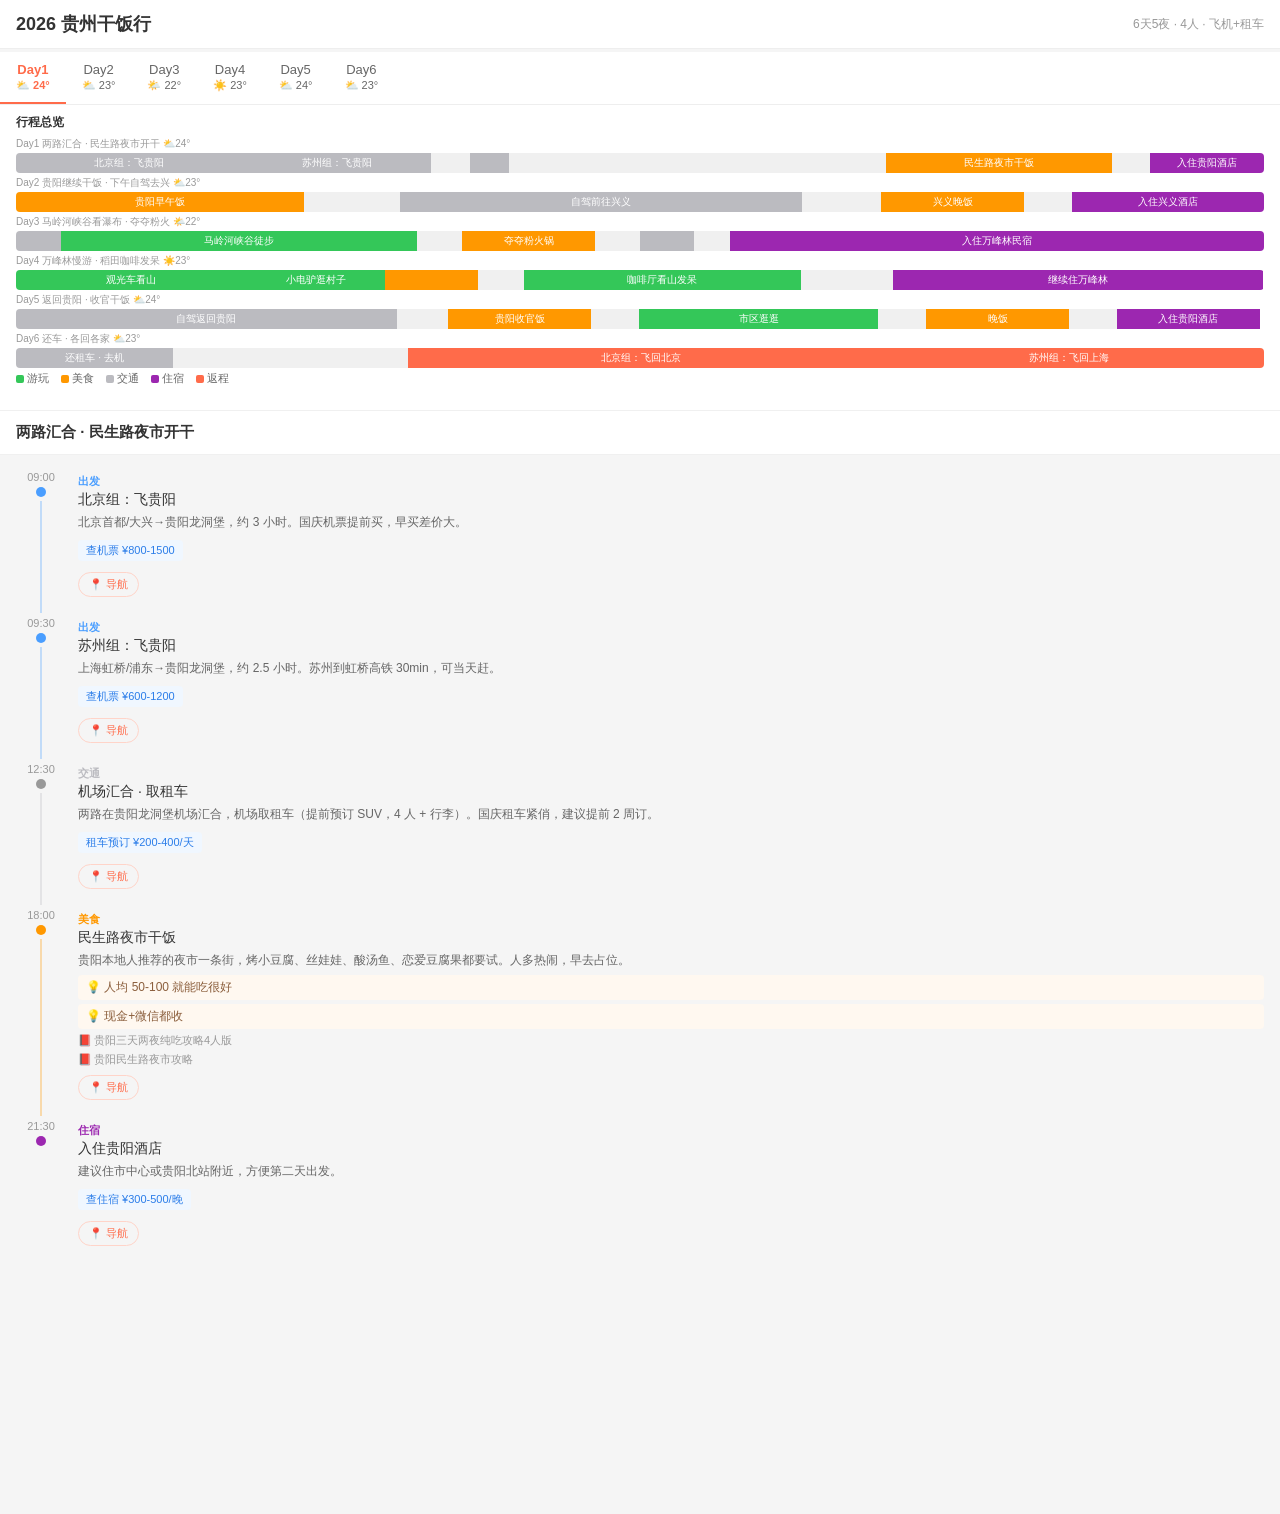
==== site/guizhou.html @ bc5764aa "feat: 行程总览甘特图（6天时间分配可视化）" ====
<!DOCTYPE html>
<html lang="zh-CN">
<head>
<meta charset="UTF-8">
<meta name="viewport" content="width=device-width, initial-scale=1.0, user-scalable=no, viewport-fit=cover">
<title>2026 贵州干饭行 — 看天出发</title>
<link rel="stylesheet" href="https://unpkg.com/leaflet@1.9.4/dist/leaflet.css">
<script src="https://unpkg.com/leaflet@1.9.4/dist/leaflet.js"></script>
<style>
* { margin:0; padding:0; box-sizing:border-box; }
body { font-family: -apple-system, BlinkMacSystemFont, 'PingFang SC', sans-serif; background:#f5f5f5; color:#333; }

.trip-header {
  position: sticky; top:0; z-index:100;
  background: #fff; padding: 12px 16px;
  border-bottom: 1px solid #eee;
  display: flex; align-items: center; gap: 12px;
}
.trip-header h1 { font-size: 18px; font-weight: 700; flex:1; }
.trip-meta { font-size: 12px; color: #999; }

.day-tabs {
  display: flex; overflow-x: auto; gap: 0;
  background: #fff; border-bottom: 1px solid #eee;
  position: sticky; top: 52px; z-index: 99;
  -webkit-overflow-scrolling: touch;
}
.day-tab {
  flex-shrink: 0; padding: 10px 16px;
  font-size: 13px; color: #666; border: none; background: none;
  border-bottom: 2px solid transparent; cursor: pointer;
  white-space: nowrap;
}
.day-tab.active { color: #FF6B4A; border-bottom-color: #FF6B4A; font-weight: 600; }
.day-tab .tab-weather { font-size: 11px; display: block; margin-top: 2px; }

.day-hero {
  width: 100%; height: 200px; object-fit: cover;
  display: block;
}
.day-activity-label {
  padding: 12px 16px; font-size: 15px; font-weight: 600;
  background: #fff; border-bottom: 1px solid #f0f0f0;
}

.timeline { padding: 16px; }
.tl-step { display: flex; gap: 12px; margin-bottom: 0; }
.tl-left { display: flex; flex-direction: column; align-items: center; width: 50px; flex-shrink:0; }
.tl-time { font-size: 11px; color: #999; margin-bottom: 4px; }
.tl-dot { width: 10px; height: 10px; border-radius: 50%; flex-shrink:0; }
.tl-line { width: 2px; flex:1; min-height: 20px; opacity: 0.3; margin: 4px 0; }
.tl-right { flex:1; padding-bottom: 20px; }
.tl-type { font-size: 11px; font-weight: 600; }
.tl-text { font-size: 14px; font-weight: 500; margin: 2px 0 4px; }
.tl-desc { font-size: 12px; color: #666; line-height: 1.5; margin-bottom: 6px; }
.tl-tip { font-size: 12px; color: #8B5E3C; background: #FFF8F0; padding: 4px 8px; border-radius: 4px; margin: 4px 0; }
.tl-booking { display: inline-block; font-size: 11px; background: #F0F7FF; color: #2B7DE9; padding: 3px 8px; border-radius: 4px; margin: 3px 4px 3px 0; }
.tl-source { font-size: 11px; color: #999; margin-top: 4px; }
.tl-source .src-icon { margin-right: 2px; }

.tl-actions { margin-top: 8px; display: flex; flex-wrap: wrap; gap: 6px; }
.tl-action { font-size: 11px; color: #FF6B4A; border: 1px solid #FFD4C9; padding: 4px 10px; border-radius: 16px; text-decoration: none; }

.route-map { height: 200px; margin: 16px; border-radius: 12px; overflow: hidden; }

/* Gantt Chart */
.gantt-section { padding: 12px 16px; background: #fff; border-bottom: 1px solid #f0f0f0; }
.gantt-bar { display: flex; height: 28px; border-radius: 6px; overflow: hidden; margin-bottom: 6px; }
.gantt-seg { display: flex; align-items: center; justify-content: center; font-size: 10px; color: #fff; min-width: 2px; overflow: hidden; white-space: nowrap; text-overflow: ellipsis; padding: 0 3px; }
.gantt-legend { display: flex; gap: 12px; font-size: 11px; color: #666; flex-wrap: wrap; }
.gantt-legend i { display: inline-block; width: 8px; height: 8px; border-radius: 2px; margin-right: 3px; vertical-align: middle; }
.gantt-overview { margin-bottom: 12px; }
.gantt-overview-label { font-size: 12px; font-weight: 600; color: #333; margin-bottom: 6px; }
.gantt-overview .gantt-bar { height: 20px; margin-bottom: 3px; border-radius: 4px; }
.gantt-day-label { font-size: 10px; color: #999; margin-bottom: 2px; }

.color-depart { background: #4A9EFF; }
.color-transit { background: #999; }
.color-play { background: #4CAF50; }
.color-eat { background: #FF9800; }
.color-stay { background: #9C27B0; }
.color-home { background: #FF6B4A; }
</style>
</head>
<body>

<div class="trip-header">
  <h1>2026 贵州干饭行</h1>
  <span class="trip-meta">6天5夜 · 4人 · 飞机+租车</span>
</div>

<div class="day-tabs" id="dayTabs"></div>
<div id="ganttSection" class="gantt-section"></div>
<div id="dayContent"></div>
<div id="routeMap" class="route-map"></div>

<script src="data-guizhou.js?v=2"></script>
<script>
const plan = PLANS[0];
const TYPE_COLORS = { depart:'#4A9EFF', transit:'#BBBBC0', play:'#34C759', eat:'#FF9800', stay:'#9C27B0', home:'#FF6B4A' };
const TYPE_LABELS = { depart:'出发', transit:'交通', play:'游玩', eat:'美食', stay:'住宿', home:'返程' };
const GANTT_COLORS = { transit:'#BBBBC0', depart:'#BBBBC0', play:'#34C759', eat:'#FF9800', stay:'#9C27B0', home:'#FF6B4A' };

let currentDay = 0;

function timeToHours(t) { if (!t) return 8; const [h,m] = t.split(':').map(Number); return h + m/60; }

// Gantt chart: overview of all days
function renderGantt() {
  const ganttEl = document.getElementById('ganttSection');
  let html = '<div class="gantt-overview"><div class="gantt-overview-label">行程总览</div>';
  
  plan.days.forEach((day, i) => {
    const segs = [];
    let lastEnd = null;
    day.steps.forEach(step => {
      const start = timeToHours(step.startTime);
      const end = timeToHours(step.endTime);
      if (lastEnd !== null && start > lastEnd + 0.1) {
        segs.push({ type: 'free', start: lastEnd, end: start });
      }
      segs.push({ type: step.type, label: step.text.substring(0, 8), start, end });
      lastEnd = end;
    });
    if (!segs.length) return;
    const base = segs[0].start;
    const totalH = segs[segs.length-1].end - base;
    if (totalH <= 0) return;
    
    html += `<div class="gantt-day-label">Day${i+1} ${day.activity.substring(0, 15)} ${day.weather.icon}${day.weather.temp}</div>`;
    html += '<div class="gantt-bar">';
    segs.forEach(seg => {
      const pct = ((seg.end - seg.start) / totalH * 100).toFixed(1);
      const color = seg.type === 'free' ? '#F0F0F0' : (GANTT_COLORS[seg.type] || '#999');
      const textColor = seg.type === 'free' ? '#999' : '#fff';
      html += `<div class="gantt-seg" style="width:${pct}%;background:${color};color:${textColor}" title="${seg.label || ''}">${pct > 8 ? (seg.label || '') : ''}</div>`;
    });
    html += '</div>';
  });
  
  // Legend
  html += '<div class="gantt-legend">';
  html += '<span><i style="background:#34C759"></i>游玩</span>';
  html += '<span><i style="background:#FF9800"></i>美食</span>';
  html += '<span><i style="background:#BBBBC0"></i>交通</span>';
  html += '<span><i style="background:#9C27B0"></i>住宿</span>';
  html += '<span><i style="background:#FF6B4A"></i>返程</span>';
  html += '</div></div>';
  ganttEl.innerHTML = html;
}

// Render day tabs
const tabsEl = document.getElementById('dayTabs');
tabsEl.innerHTML = plan.days.map((d, i) => `
  <button class="day-tab ${i===0?'active':''}" data-day="${i}">
    Day${i+1}
    <span class="tab-weather">${d.weather.icon} ${d.weather.temp}</span>
  </button>
`).join('');

tabsEl.addEventListener('click', e => {
  const btn = e.target.closest('.day-tab');
  if (!btn) return;
  currentDay = parseInt(btn.dataset.day);
  tabsEl.querySelectorAll('.day-tab').forEach(t => t.classList.remove('active'));
  btn.classList.add('active');
  renderDay(currentDay);
});

function renderDay(idx) {
  const day = plan.days[idx];
  const content = document.getElementById('dayContent');
  
  const stepsHTML = day.steps.map((step, si) => {
    const color = TYPE_COLORS[step.type] || '#999';
    const isLast = si === day.steps.length - 1;
    
    let extras = '';
    if (step.description) extras += `<p class="tl-desc">${step.description}</p>`;
    if (step.tips) extras += step.tips.map(t => `<div class="tl-tip">💡 ${t}</div>`).join('');
    if (step.bookings) extras += step.bookings.map(b => `<span class="tl-booking">${b.label}${b.cost ? ' '+b.cost : ''}</span>`).join('');
    if (step.relatedContent) extras += step.relatedContent.map(c => `<div class="tl-source"><span class="src-icon">${c.icon}</span>${c.title}</div>`).join('');
    
    let actions = '';
    if (step.place?.name) {
      actions += `<a class="tl-action" href="https://uri.amap.com/navigation?to=${encodeURIComponent(step.place.name)}&mode=car" target="_blank">📍 导航</a>`;
    }
    
    return `
      <div class="tl-step">
        <div class="tl-left">
          <span class="tl-time">${step.startTime || ''}</span>
          <div class="tl-dot color-${step.type}"></div>
          ${!isLast ? `<div class="tl-line" style="background:${color}"></div>` : ''}
        </div>
        <div class="tl-right">
          <span class="tl-type" style="color:${color}">${TYPE_LABELS[step.type] || ''}</span>
          <div class="tl-text">${step.text}</div>
          ${extras}
          ${actions ? `<div class="tl-actions">${actions}</div>` : ''}
        </div>
      </div>
    `;
  }).join('');

  content.innerHTML = `
    <img class="day-hero" src="${day.photo}" alt="${day.activity}" onerror="this.style.display='none'">
    <div class="day-activity-label">${day.activity}</div>
    <div class="timeline">${stepsHTML}</div>
  `;
  
  renderMap(idx);
}

function renderMap(idx) {
  const mapEl = document.getElementById('routeMap');
  const points = plan.days[idx].steps
    .filter(s => s.place?.lat && s.place?.lng)
    .map(s => s.place);
  
  if (points.length < 2) { mapEl.style.display = 'none'; return; }
  mapEl.style.display = 'block';
  mapEl.innerHTML = '';
  
  const map = L.map(mapEl, { zoomControl: false, attributionControl: false });
  const coords = points.map(p => [p.lat, p.lng]);
  
  L.tileLayer('https://{s}.tile.openstreetmap.org/{z}/{x}/{y}.png').addTo(map);
  L.polyline(coords, { color: '#FF6B4A', weight: 3 }).addTo(map);
  points.forEach((p, i) => {
    L.circleMarker([p.lat, p.lng], { radius: 6, color: '#FF6B4A', fillColor: '#fff', fillOpacity: 1, weight: 2 })
      .bindTooltip(p.name, { permanent: points.length <= 5, direction: 'top', offset: [0, -8] })
      .addTo(map);
  });
  map.fitBounds(coords, { padding: [30, 30] });
}

// Init
renderGantt();
renderDay(0);
</script>
</body>
</html>
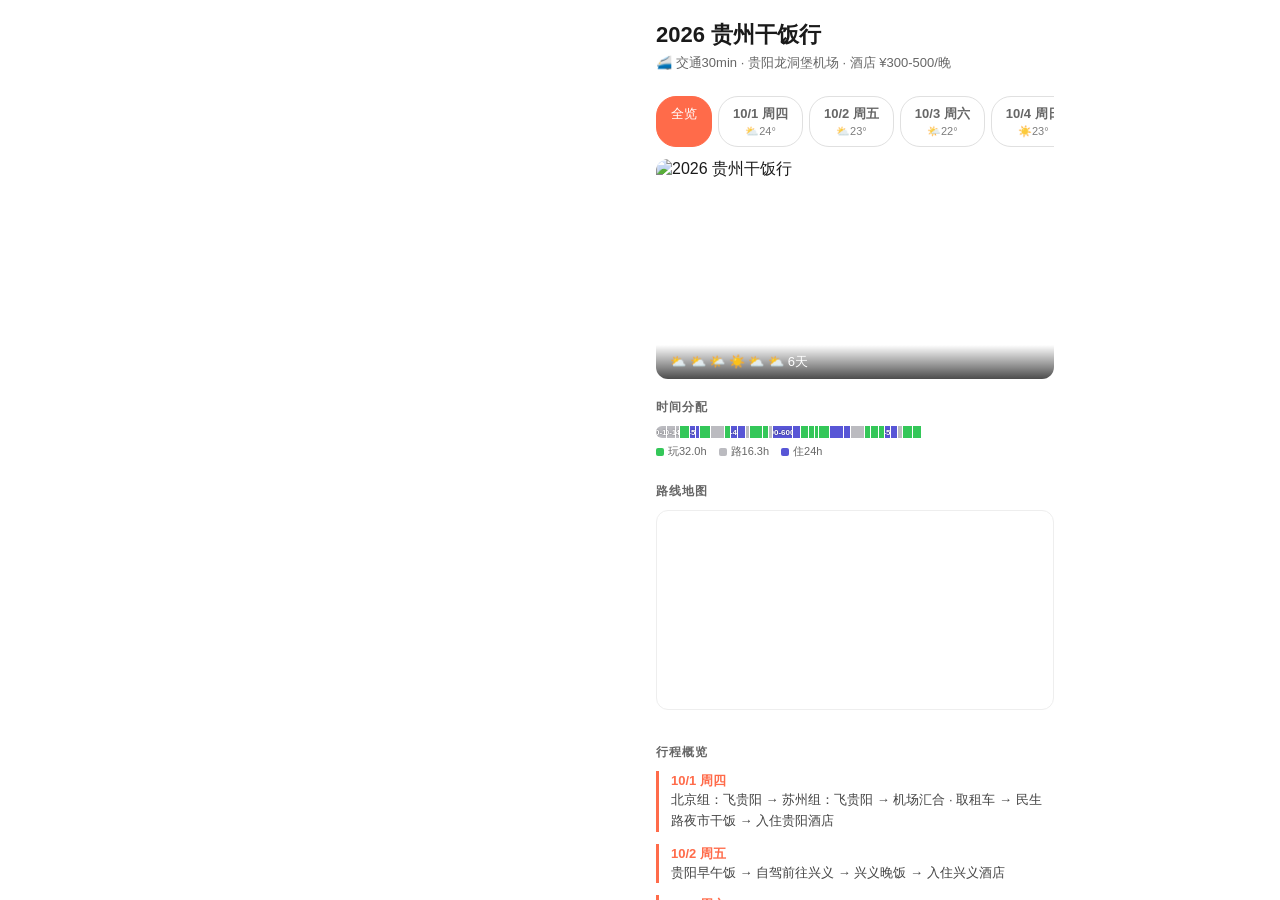
==== commit 421e4bf2: "fix: 单行程全屏显示 + startDate 支持（10/1-10/6 国庆）" ====
--- a/site/guizhou.html
+++ b/site/guizhou.html
@@ -4,240 +4,104 @@
 <meta charset="UTF-8">
 <meta name="viewport" content="width=device-width, initial-scale=1.0, user-scalable=no, viewport-fit=cover">
 <title>2026 贵州干饭行 — 看天出发</title>
+<link rel="stylesheet" href="style.css?v=5">
 <link rel="stylesheet" href="https://unpkg.com/leaflet@1.9.4/dist/leaflet.css">
 <script src="https://unpkg.com/leaflet@1.9.4/dist/leaflet.js"></script>
-<style>
-* { margin:0; padding:0; box-sizing:border-box; }
-body { font-family: -apple-system, BlinkMacSystemFont, 'PingFang SC', sans-serif; background:#f5f5f5; color:#333; }
-
-.trip-header {
-  position: sticky; top:0; z-index:100;
-  background: #fff; padding: 12px 16px;
-  border-bottom: 1px solid #eee;
-  display: flex; align-items: center; gap: 12px;
-}
-.trip-header h1 { font-size: 18px; font-weight: 700; flex:1; }
-.trip-meta { font-size: 12px; color: #999; }
-
-.day-tabs {
-  display: flex; overflow-x: auto; gap: 0;
-  background: #fff; border-bottom: 1px solid #eee;
-  position: sticky; top: 52px; z-index: 99;
-  -webkit-overflow-scrolling: touch;
-}
-.day-tab {
-  flex-shrink: 0; padding: 10px 16px;
-  font-size: 13px; color: #666; border: none; background: none;
-  border-bottom: 2px solid transparent; cursor: pointer;
-  white-space: nowrap;
-}
-.day-tab.active { color: #FF6B4A; border-bottom-color: #FF6B4A; font-weight: 600; }
-.day-tab .tab-weather { font-size: 11px; display: block; margin-top: 2px; }
-
-.day-hero {
-  width: 100%; height: 200px; object-fit: cover;
-  display: block;
-}
-.day-activity-label {
-  padding: 12px 16px; font-size: 15px; font-weight: 600;
-  background: #fff; border-bottom: 1px solid #f0f0f0;
-}
-
-.timeline { padding: 16px; }
-.tl-step { display: flex; gap: 12px; margin-bottom: 0; }
-.tl-left { display: flex; flex-direction: column; align-items: center; width: 50px; flex-shrink:0; }
-.tl-time { font-size: 11px; color: #999; margin-bottom: 4px; }
-.tl-dot { width: 10px; height: 10px; border-radius: 50%; flex-shrink:0; }
-.tl-line { width: 2px; flex:1; min-height: 20px; opacity: 0.3; margin: 4px 0; }
-.tl-right { flex:1; padding-bottom: 20px; }
-.tl-type { font-size: 11px; font-weight: 600; }
-.tl-text { font-size: 14px; font-weight: 500; margin: 2px 0 4px; }
-.tl-desc { font-size: 12px; color: #666; line-height: 1.5; margin-bottom: 6px; }
-.tl-tip { font-size: 12px; color: #8B5E3C; background: #FFF8F0; padding: 4px 8px; border-radius: 4px; margin: 4px 0; }
-.tl-booking { display: inline-block; font-size: 11px; background: #F0F7FF; color: #2B7DE9; padding: 3px 8px; border-radius: 4px; margin: 3px 4px 3px 0; }
-.tl-source { font-size: 11px; color: #999; margin-top: 4px; }
-.tl-source .src-icon { margin-right: 2px; }
-
-.tl-actions { margin-top: 8px; display: flex; flex-wrap: wrap; gap: 6px; }
-.tl-action { font-size: 11px; color: #FF6B4A; border: 1px solid #FFD4C9; padding: 4px 10px; border-radius: 16px; text-decoration: none; }
-
-.route-map { height: 200px; margin: 16px; border-radius: 12px; overflow: hidden; }
-
-/* Gantt Chart */
-.gantt-section { padding: 12px 16px; background: #fff; border-bottom: 1px solid #f0f0f0; }
-.gantt-bar { display: flex; height: 28px; border-radius: 6px; overflow: hidden; margin-bottom: 6px; }
-.gantt-seg { display: flex; align-items: center; justify-content: center; font-size: 10px; color: #fff; min-width: 2px; overflow: hidden; white-space: nowrap; text-overflow: ellipsis; padding: 0 3px; }
-.gantt-legend { display: flex; gap: 12px; font-size: 11px; color: #666; flex-wrap: wrap; }
-.gantt-legend i { display: inline-block; width: 8px; height: 8px; border-radius: 2px; margin-right: 3px; vertical-align: middle; }
-.gantt-overview { margin-bottom: 12px; }
-.gantt-overview-label { font-size: 12px; font-weight: 600; color: #333; margin-bottom: 6px; }
-.gantt-overview .gantt-bar { height: 20px; margin-bottom: 3px; border-radius: 4px; }
-.gantt-day-label { font-size: 10px; color: #999; margin-bottom: 2px; }
-
-.color-depart { background: #4A9EFF; }
-.color-transit { background: #999; }
-.color-play { background: #4CAF50; }
-.color-eat { background: #FF9800; }
-.color-stay { background: #9C27B0; }
-.color-home { background: #FF6B4A; }
-</style>
+<script>if(!window.L){document.write('<script src="https://cdn.jsdelivr.net/npm/leaflet@1.9.4/dist/leaflet.js"><\/script>')}</script>
 </head>
 <body>
+<!-- Top Bar (hidden on load) -->
+<header class="top-bar">
+  <div class="top-bar-inner">
+    <div class="location-pin" id="locationBtn">
+      <span class="loc-icon">📍</span>
+      <span class="loc-name">贵州</span>
+    </div>
+    <h1 class="app-name">看天出发</h1>
+    <nav class="time-tabs" id="timeTabs"></nav>
+    <button class="shortlist-btn" id="shortlistBtn">
+      <svg width="22" height="22" viewBox="0 0 24 24" fill="none" stroke="currentColor" stroke-width="2"><path d="M20.84 4.61a5.5 5.5 0 0 0-7.78 0L12 5.67l-1.06-1.06a5.5 5.5 0 0 0-7.78 7.78l1.06 1.06L12 21.23l7.78-7.78 1.06-1.06a5.5 5.5 0 0 0 0-7.78z"/></svg>
+      <span class="badge" id="shortlistBadge">0</span>
+    </button>
+  </div>
+</header>
 
-<div class="trip-header">
-  <h1>2026 贵州干饭行</h1>
-  <span class="trip-meta">6天5夜 · 4人 · 飞机+租车</span>
+<!-- Card List (hidden on load) -->
+<main class="card-list" id="cardList"></main>
+
+<!-- Detail Overlay -->
+<div class="detail-overlay" id="detailOverlay">
+  <div class="detail-sheet" id="detailSheet">
+    <button class="detail-close" id="detailClose">
+      <svg width="24" height="24" viewBox="0 0 24 24" fill="none" stroke="currentColor" stroke-width="2.5"><line x1="18" y1="6" x2="6" y2="18"/><line x1="6" y1="6" x2="18" y2="18"/></svg>
+    </button>
+    <div class="detail-body" id="detailBody"></div>
+  </div>
 </div>
 
-<div class="day-tabs" id="dayTabs"></div>
-<div id="ganttSection" class="gantt-section"></div>
-<div id="dayContent"></div>
-<div id="routeMap" class="route-map"></div>
+<!-- Shortlist Panel -->
+<div class="shortlist-overlay" id="shortlistOverlay">
+  <div class="shortlist-panel">
+    <div class="shortlist-header">
+      <h2>我的收藏</h2>
+      <button class="detail-close" id="shortlistClose">
+        <svg width="24" height="24" viewBox="0 0 24 24" fill="none" stroke="currentColor" stroke-width="2.5"><line x1="18" y1="6" x2="6" y2="18"/><line x1="6" y1="6" x2="18" y2="18"/></svg>
+      </button>
+    </div>
+    <div class="shortlist-body" id="shortlistBody"></div>
+  </div>
+</div>
+
+<!-- Settings Panel -->
+<div class="settings-overlay" id="settingsOverlay">
+  <div class="settings-panel">
+    <div class="settings-header">
+      <h2>设置</h2>
+      <button class="detail-close" id="settingsClose">
+        <svg width="24" height="24" viewBox="0 0 24 24" fill="none" stroke="currentColor" stroke-width="2.5"><line x1="18" y1="6" x2="6" y2="18"/><line x1="6" y1="6" x2="18" y2="18"/></svg>
+      </button>
+    </div>
+    <div class="settings-body">
+      <div class="settings-section">
+        <h3 class="settings-label">📍 当前位置</h3>
+        <div class="city-options" id="cityOptions">
+          <button class="city-btn active" data-city="贵阳">贵阳</button>
+        </div>
+      </div>
+      <div class="settings-section">
+        <h3 class="settings-label">🗓️ 显示标签</h3>
+        <div class="tag-options" data-group="time">
+          <label class="tag-toggle"><input type="checkbox" data-tag="weekend" checked><span>国庆</span></label>
+        </div>
+      </div>
+    </div>
+  </div>
+</div>
 
 <script src="data-guizhou.js?v=2"></script>
+<script src="app-v2.js?v=5"></script>
 <script>
-const plan = PLANS[0];
-const TYPE_COLORS = { depart:'#4A9EFF', transit:'#BBBBC0', play:'#34C759', eat:'#FF9800', stay:'#9C27B0', home:'#FF6B4A' };
-const TYPE_LABELS = { depart:'出发', transit:'交通', play:'游玩', eat:'美食', stay:'住宿', home:'返程' };
-const GANTT_COLORS = { transit:'#BBBBC0', depart:'#BBBBC0', play:'#34C759', eat:'#FF9800', stay:'#9C27B0', home:'#FF6B4A' };
-
-let currentDay = 0;
-
-function timeToHours(t) { if (!t) return 8; const [h,m] = t.split(':').map(Number); return h + m/60; }
-
-// Gantt chart: overview of all days
-function renderGantt() {
-  const ganttEl = document.getElementById('ganttSection');
-  let html = '<div class="gantt-overview"><div class="gantt-overview-label">行程总览</div>';
-  
-  plan.days.forEach((day, i) => {
-    const segs = [];
-    let lastEnd = null;
-    day.steps.forEach(step => {
-      const start = timeToHours(step.startTime);
-      const end = timeToHours(step.endTime);
-      if (lastEnd !== null && start > lastEnd + 0.1) {
-        segs.push({ type: 'free', start: lastEnd, end: start });
-      }
-      segs.push({ type: step.type, label: step.text.substring(0, 8), start, end });
-      lastEnd = end;
-    });
-    if (!segs.length) return;
-    const base = segs[0].start;
-    const totalH = segs[segs.length-1].end - base;
-    if (totalH <= 0) return;
-    
-    html += `<div class="gantt-day-label">Day${i+1} ${day.activity.substring(0, 15)} ${day.weather.icon}${day.weather.temp}</div>`;
-    html += '<div class="gantt-bar">';
-    segs.forEach(seg => {
-      const pct = ((seg.end - seg.start) / totalH * 100).toFixed(1);
-      const color = seg.type === 'free' ? '#F0F0F0' : (GANTT_COLORS[seg.type] || '#999');
-      const textColor = seg.type === 'free' ? '#999' : '#fff';
-      html += `<div class="gantt-seg" style="width:${pct}%;background:${color};color:${textColor}" title="${seg.label || ''}">${pct > 8 ? (seg.label || '') : ''}</div>`;
-    });
-    html += '</div>';
-  });
-  
-  // Legend
-  html += '<div class="gantt-legend">';
-  html += '<span><i style="background:#34C759"></i>游玩</span>';
-  html += '<span><i style="background:#FF9800"></i>美食</span>';
-  html += '<span><i style="background:#BBBBC0"></i>交通</span>';
-  html += '<span><i style="background:#9C27B0"></i>住宿</span>';
-  html += '<span><i style="background:#FF6B4A"></i>返程</span>';
-  html += '</div></div>';
-  ganttEl.innerHTML = html;
-}
-
-// Render day tabs
-const tabsEl = document.getElementById('dayTabs');
-tabsEl.innerHTML = plan.days.map((d, i) => `
-  <button class="day-tab ${i===0?'active':''}" data-day="${i}">
-    Day${i+1}
-    <span class="tab-weather">${d.weather.icon} ${d.weather.temp}</span>
-  </button>
-`).join('');
-
-tabsEl.addEventListener('click', e => {
-  const btn = e.target.closest('.day-tab');
-  if (!btn) return;
-  currentDay = parseInt(btn.dataset.day);
-  tabsEl.querySelectorAll('.day-tab').forEach(t => t.classList.remove('active'));
-  btn.classList.add('active');
-  renderDay(currentDay);
-});
-
-function renderDay(idx) {
-  const day = plan.days[idx];
-  const content = document.getElementById('dayContent');
-  
-  const stepsHTML = day.steps.map((step, si) => {
-    const color = TYPE_COLORS[step.type] || '#999';
-    const isLast = si === day.steps.length - 1;
-    
-    let extras = '';
-    if (step.description) extras += `<p class="tl-desc">${step.description}</p>`;
-    if (step.tips) extras += step.tips.map(t => `<div class="tl-tip">💡 ${t}</div>`).join('');
-    if (step.bookings) extras += step.bookings.map(b => `<span class="tl-booking">${b.label}${b.cost ? ' '+b.cost : ''}</span>`).join('');
-    if (step.relatedContent) extras += step.relatedContent.map(c => `<div class="tl-source"><span class="src-icon">${c.icon}</span>${c.title}</div>`).join('');
-    
-    let actions = '';
-    if (step.place?.name) {
-      actions += `<a class="tl-action" href="https://uri.amap.com/navigation?to=${encodeURIComponent(step.place.name)}&mode=car" target="_blank">📍 导航</a>`;
+// Single trip mode: hide card list, auto-open detail full screen
+document.querySelector('.top-bar').style.display = 'none';
+document.getElementById('cardList').style.display = 'none';
+setTimeout(() => {
+  if (PLANS.length >= 1) {
+    openDetail(PLANS[0]);
+    // Make overlay and sheet full screen
+    const overlay = document.getElementById('detailOverlay');
+    const sheet = document.getElementById('detailSheet');
+    if (overlay) { overlay.style.background = '#fff'; }
+    if (sheet) {
+      sheet.style.height = '100%';
+      sheet.style.maxHeight = '100%';
+      sheet.style.borderRadius = '0';
+      sheet.style.top = '0';
+      sheet.style.transform = 'none';
     }
-    
-    return `
-      <div class="tl-step">
-        <div class="tl-left">
-          <span class="tl-time">${step.startTime || ''}</span>
-          <div class="tl-dot color-${step.type}"></div>
-          ${!isLast ? `<div class="tl-line" style="background:${color}"></div>` : ''}
-        </div>
-        <div class="tl-right">
-          <span class="tl-type" style="color:${color}">${TYPE_LABELS[step.type] || ''}</span>
-          <div class="tl-text">${step.text}</div>
-          ${extras}
-          ${actions ? `<div class="tl-actions">${actions}</div>` : ''}
-        </div>
-      </div>
-    `;
-  }).join('');
-
-  content.innerHTML = `
-    <img class="day-hero" src="${day.photo}" alt="${day.activity}" onerror="this.style.display='none'">
-    <div class="day-activity-label">${day.activity}</div>
-    <div class="timeline">${stepsHTML}</div>
-  `;
-  
-  renderMap(idx);
-}
-
-function renderMap(idx) {
-  const mapEl = document.getElementById('routeMap');
-  const points = plan.days[idx].steps
-    .filter(s => s.place?.lat && s.place?.lng)
-    .map(s => s.place);
-  
-  if (points.length < 2) { mapEl.style.display = 'none'; return; }
-  mapEl.style.display = 'block';
-  mapEl.innerHTML = '';
-  
-  const map = L.map(mapEl, { zoomControl: false, attributionControl: false });
-  const coords = points.map(p => [p.lat, p.lng]);
-  
-  L.tileLayer('https://{s}.tile.openstreetmap.org/{z}/{x}/{y}.png').addTo(map);
-  L.polyline(coords, { color: '#FF6B4A', weight: 3 }).addTo(map);
-  points.forEach((p, i) => {
-    L.circleMarker([p.lat, p.lng], { radius: 6, color: '#FF6B4A', fillColor: '#fff', fillOpacity: 1, weight: 2 })
-      .bindTooltip(p.name, { permanent: points.length <= 5, direction: 'top', offset: [0, -8] })
-      .addTo(map);
-  });
-  map.fitBounds(coords, { padding: [30, 30] });
-}
-
-// Init
-renderGantt();
-renderDay(0);
+    const closeBtn = document.querySelector('.detail-close');
+    if (closeBtn) closeBtn.style.display = 'none';
+  }
+}, 50);
 </script>
 </body>
 </html>
--- a/site/style.css
+++ b/site/style.css
@@ -0,0 +1,307 @@
+*,*::before,*::after{margin:0;padding:0;box-sizing:border-box}
+:root{--accent:#FF6B4A;--bg:#f5f5f7;--card:#fff;--text:#1a1a1a;--sub:#666;--r:16px}
+html,body{min-height:100%;font-family:-apple-system,BlinkMacSystemFont,'PingFang SC','Noto Sans SC',sans-serif;background:var(--bg);color:var(--text);-webkit-tap-highlight-color:transparent}
+
+/* Top Bar */
+.top-bar{position:sticky;top:0;z-index:100;background:rgba(245,245,247,0.92);backdrop-filter:blur(20px);-webkit-backdrop-filter:blur(20px);padding:12px 16px;border-bottom:1px solid rgba(0,0,0,0.06);max-width:430px;margin:0 auto}
+.top-bar-inner{display:flex;align-items:center;gap:12px}
+.app-name{font-size:18px;font-weight:700;white-space:nowrap}
+.location-pin{display:flex;flex-direction:column;align-items:center;gap:1px;cursor:pointer;min-width:32px}
+.loc-icon{font-size:20px;line-height:1}
+.loc-name{font-size:10px;color:var(--sub);font-weight:500}
+.time-tabs{display:flex;gap:6px;overflow-x:auto;flex:1;scrollbar-width:none;-ms-overflow-style:none}
+.time-tabs::-webkit-scrollbar{display:none}
+.tab{background:rgba(0,0,0,0.05);border:none;color:var(--sub);font-size:12px;font-weight:500;padding:6px 12px;border-radius:16px;cursor:pointer;white-space:nowrap;transition:.2s}
+.tab.active{background:var(--accent);color:#fff}
+.shortlist-btn{position:relative;background:none;border:none;cursor:pointer;padding:4px}
+.shortlist-btn svg{width:22px;height:22px;stroke:var(--text);fill:none;stroke-width:2}
+.badge{position:absolute;top:-4px;right:-6px;background:var(--accent);color:#fff;font-size:10px;font-weight:700;min-width:16px;height:16px;border-radius:8px;display:none;align-items:center;justify-content:center;padding:0 4px}
+.badge.show{display:flex}
+
+/* Card List */
+.card-list{padding:12px 16px 80px;display:flex;flex-direction:column;gap:16px;max-width:430px;margin:0 auto}
+
+/* Card */
+.card{background:var(--card);border-radius:var(--r);overflow:hidden;box-shadow:0 2px 12px rgba(0,0,0,0.08);cursor:pointer;transition:transform .15s;animation:fadeUp .4s both}
+.card:active{transform:scale(0.98)}
+@keyframes fadeUp{from{opacity:0;transform:translateY(16px)}to{opacity:1;transform:translateY(0)}}
+
+/* Photo Stack */
+.card-photos{position:relative;display:flex;flex-direction:column}
+.day-strip{position:relative;overflow:hidden;height:120px}
+.day-photo{width:100%;height:100%;object-fit:cover;opacity:0;transition:opacity .3s}
+.day-photo.loaded{opacity:1}
+.day-overlay{position:absolute;bottom:0;left:0;right:70px;padding:6px 12px;background:linear-gradient(to top,rgba(0,0,0,0.7),transparent);display:flex;align-items:baseline;gap:8px}
+.day-label{font-size:11px;font-weight:700;color:rgba(255,255,255,0.8)}
+.day-activity{font-size:12px;color:#fff;font-weight:500;white-space:nowrap;overflow:hidden;text-overflow:ellipsis}
+
+/* Weather Overlay SVG */
+.weather-overlay{position:absolute;top:0;right:0;width:70px;height:100%;pointer-events:none}
+.weather-overlay svg{width:100%;height:100%}
+.route-overlay{position:absolute;top:0;left:0;width:80px;height:100%;pointer-events:none;opacity:0.85}
+
+/* Card Heart */
+.card-heart{position:absolute;top:10px;right:10px;z-index:5;background:rgba(255,255,255,0.2);backdrop-filter:blur(8px);border:none;border-radius:50%;width:36px;height:36px;display:flex;align-items:center;justify-content:center;cursor:pointer;transition:transform .2s}
+.card-heart svg{width:18px;height:18px;fill:none;stroke:#fff;stroke-width:2}
+.card-heart.saved svg{fill:var(--accent);stroke:var(--accent)}
+.card-heart:active{transform:scale(0.85)}
+
+/* Duration Badge */
+.card-duration{position:absolute;top:10px;left:10px;background:rgba(0,0,0,0.5);backdrop-filter:blur(8px);color:#fff;font-size:11px;font-weight:600;padding:4px 10px;border-radius:12px}
+
+/* Card Info */
+.card-info{padding:14px 16px}
+.card-title{font-size:18px;font-weight:700;margin-bottom:6px}
+.card-meta{display:flex;justify-content:space-between;align-items:center;flex-wrap:wrap;gap:4px}
+.card-transit{font-size:13px;color:var(--sub)}
+.card-price{font-size:12px;color:var(--accent);font-weight:500}
+
+.map-label-sm{background:rgba(255,255,255,0.95)!important;border:1px solid #FF6B4A!important;border-radius:6px!important;padding:2px 8px!important;font-size:12px!important;font-weight:600!important;color:#333!important;box-shadow:0 1px 4px rgba(0,0,0,0.1)!important}
+.route-num{background:#FF6B4A;color:#fff;font-size:10px;font-weight:700;text-align:center;line-height:20px;border-radius:10px;border:2px solid #fff;box-shadow:0 1px 4px rgba(0,0,0,0.3)}
+
+/* Empty */
+.empty-state{text-align:center;padding:60px 20px;color:var(--sub)}
+.empty-sub{font-size:13px;margin-top:8px;opacity:.6}
+
+/* Detail Overlay */
+.detail-overlay{position:fixed;inset:0;z-index:200;background:rgba(0,0,0,0.5);backdrop-filter:blur(4px);opacity:0;pointer-events:none;transition:opacity .3s}
+.detail-overlay.open{opacity:1;pointer-events:auto}
+.detail-sheet{position:fixed;bottom:0;left:50%;transform:translateX(-50%) translateY(100%);width:100%;max-width:430px;max-height:88vh;background:#fff;border-radius:20px 20px 0 0;transition:transform .4s cubic-bezier(.16,1,.3,1);overflow-y:auto;overscroll-behavior:contain}
+.detail-overlay.open .detail-sheet{transform:translateX(-50%) translateY(0)}
+.detail-header{position:relative;height:200px;overflow:hidden}
+.detail-photo{width:100%;height:100%;object-fit:cover}
+.detail-sheet>.detail-close{position:sticky;top:8px;float:right;margin:8px 12px 0 0;z-index:10;background:rgba(0,0,0,0.45);backdrop-filter:blur(8px);border:none;border-radius:50%;width:36px;height:36px;display:flex;align-items:center;justify-content:center;cursor:pointer}
+.detail-sheet>.detail-close svg{stroke:#fff}
+.view-tabs-row{display:flex;gap:6px;overflow-x:auto;-webkit-overflow-scrolling:touch;padding:4px 0 12px;scrollbar-width:none}
+.view-tabs-row::-webkit-scrollbar{display:none}
+.view-tab{flex-shrink:0;padding:8px 14px;border-radius:20px;border:1.5px solid #e0e0e0;background:#fff;font-size:13px;font-weight:500;color:#666;cursor:pointer;display:flex;flex-direction:column;align-items:center;gap:2px;transition:all .2s}
+.view-tab.active{background:var(--accent);color:#fff;border-color:var(--accent)}
+.view-tab .vt-day{font-weight:600}
+.view-tab .vt-weather{font-size:11px;opacity:0.85}
+.detail-duration-badge{position:absolute;bottom:12px;left:12px;background:var(--accent);color:#fff;padding:4px 12px;border-radius:12px;font-size:12px;font-weight:600}
+.detail-body{padding:20px 16px 40px}
+.detail-title{font-size:22px;font-weight:700;margin-bottom:4px}
+.detail-transit{font-size:13px;color:var(--sub);margin-bottom:20px}
+.detail-section{margin-bottom:24px}
+.detail-section-title{font-size:12px;text-transform:uppercase;letter-spacing:1px;color:var(--sub);margin-bottom:10px;font-weight:600}
+
+/* Detail Itinerary */
+.detail-itin-day{margin-bottom:12px;padding-left:12px;border-left:3px solid var(--accent)}
+.di-label{font-size:13px;font-weight:700;color:var(--accent);margin-bottom:2px}
+.di-content{font-size:13px;line-height:1.6;color:#444}
+
+/* Detail Transit */
+.detail-transit-info{background:#f8f8fa;border-radius:12px;padding:14px}
+.dt-row{font-size:13px;color:#444;margin-bottom:6px}
+.dt-row:last-child{margin-bottom:0}
+
+/* Detail Stay */
+.detail-stay{font-size:13px;color:#444;line-height:1.6}
+
+/* Route Map */
+.route-map{width:100%;height:200px;border-radius:12px;overflow:hidden;border:1px solid #eee}
+.map-layer-toggles{display:flex;gap:8px;margin-top:10px}
+.map-layer-btn{padding:6px 12px;border-radius:16px;border:1px solid #ddd;background:#fff;font-size:12px;cursor:pointer;transition:all .15s;display:flex;align-items:center;gap:5px}
+.map-layer-btn.active{background:#f0f0ff;border-color:#5856D6;color:#5856D6}
+.layer-dot{width:8px;height:8px;border-radius:50%;display:inline-block}
+.map-label{background:rgba(255,255,255,0.95)!important;border:1px solid #FF6B4A!important;border-radius:6px!important;padding:2px 8px!important;font-size:12px!important;font-weight:500!important;color:#333!important;box-shadow:0 2px 6px rgba(0,0,0,0.1)!important}
+
+/* Related Content */
+.related-content{display:flex;flex-direction:column;gap:10px}
+.related-card{background:#f8f8fa;border-radius:10px;padding:12px 14px}
+.rc-header{display:flex;justify-content:space-between;align-items:center;margin-bottom:4px}
+.rc-platform{font-size:12px;font-weight:600;color:#666}
+.rc-likes{font-size:11px;color:#999}
+.rc-title{font-size:14px;color:#333;line-height:1.4;font-weight:500}
+
+/* Detail CTA */
+.detail-cta{padding:16px 0;text-align:center}
+.detail-cta-btn{background:var(--accent);color:#fff;border:none;padding:14px 40px;border-radius:28px;font-size:15px;font-weight:600;cursor:pointer}
+.detail-cta-btn:active{transform:scale(0.95)}
+
+/* Shortlist Overlay */
+.shortlist-overlay{position:fixed;inset:0;z-index:300;background:rgba(0,0,0,0.5);opacity:0;pointer-events:none;transition:opacity .3s}
+.shortlist-overlay.open{opacity:1;pointer-events:auto}
+.shortlist-panel{position:fixed;top:0;right:0;bottom:0;left:50%;transform:translateX(-50%);width:100%;max-width:430px;background:#fff;overflow-y:auto;padding:20px 16px}
+.shortlist-header{display:flex;align-items:center;justify-content:space-between;padding:16px;border-bottom:1px solid #eee;position:sticky;top:0;background:#fff;z-index:5}
+.shortlist-header h2{font-size:18px}
+.shortlist-body{padding:16px}
+.sl-item{display:flex;gap:12px;align-items:center;padding:12px 0;border-bottom:1px solid #f0f0f0;cursor:pointer}
+.sl-img{width:60px;height:60px;border-radius:10px;object-fit:cover}
+.sl-info h4{font-size:15px;font-weight:600;margin-bottom:2px}
+.sl-info p{font-size:12px;color:var(--sub)}
+.panel-empty{text-align:center;padding:60px 20px;color:var(--sub);font-size:14px;line-height:2}
+.leg-label{background:rgba(0,0,0,0.6);color:#fff;font-size:9px;font-weight:500;text-align:center;border-radius:7px;padding:1px 4px;white-space:nowrap;line-height:12px}
+
+/* Timeline */
+.card-timeline{margin-top:12px;margin-bottom:8px}
+.tl-bar{display:flex;height:12px;border-radius:6px;overflow:hidden;gap:1px}
+.tl-seg{min-width:3px;transition:opacity .2s}
+.tl-legend{display:flex;gap:12px;margin-top:6px;font-size:11px;color:#666}
+.tl-legend span{display:flex;align-items:center;gap:4px}
+.tl-legend i{display:inline-block;width:8px;height:8px;border-radius:2px}
+.tl-times{display:flex;justify-content:space-between;font-size:11px;color:#999;margin-top:2px}
+.tl-seg{position:relative;display:flex;align-items:center;justify-content:center;overflow:hidden}
+.tl-cost{font-size:8px;color:#fff;font-weight:600;white-space:nowrap;text-shadow:0 0 2px rgba(0,0,0,0.5)}
+.tl-total{font-weight:700;color:#FF6B4A}
+
+/* Detail Photo Gallery */
+.detail-gallery{display:flex;gap:8px;overflow-x:auto;padding:4px 0 8px;scrollbar-width:none;-ms-overflow-style:none}
+.detail-gallery::-webkit-scrollbar{display:none}
+.gallery-thumb{position:relative;flex-shrink:0;width:80px;height:80px;border-radius:10px;overflow:hidden;cursor:pointer;border:2px solid transparent;transition:border-color .2s,transform .2s}
+.gallery-thumb.active{border-color:var(--accent);transform:scale(1.05)}
+.gallery-thumb img{width:100%;height:100%;object-fit:cover}
+.gallery-label{position:absolute;bottom:0;left:0;right:0;background:linear-gradient(to top,rgba(0,0,0,0.7),transparent);color:#fff;font-size:10px;font-weight:600;padding:4px 6px 3px;text-align:center}
+
+/* Detail Weather Row */
+.detail-weather-row{display:flex;gap:6px;overflow-x:auto;scrollbar-width:none;-ms-overflow-style:none}
+.detail-weather-row::-webkit-scrollbar{display:none}
+.weather-day{display:flex;flex-direction:column;align-items:center;gap:4px;min-width:56px;padding:10px 8px;background:#f8f8fa;border-radius:12px;flex-shrink:0}
+.wd-label{font-size:11px;color:var(--sub);font-weight:600}
+.wd-icon{font-size:20px}
+.wd-temp{font-size:13px;font-weight:700;color:var(--text)}
+
+/* Detail Booking Pills */
+.detail-booking-pills{display:flex;flex-wrap:wrap;gap:8px}
+.booking-pill{display:inline-flex;align-items:center;gap:4px;padding:8px 14px;background:#f0f7ff;border:1px solid #d0e3f7;border-radius:20px;font-size:13px;font-weight:500;color:#2a6fc9;cursor:pointer;transition:background .2s,transform .15s}
+.booking-pill:active{background:#dfeeff;transform:scale(0.95)}
+
+/* Detail Tips */
+.detail-tips{display:flex;flex-direction:column;gap:8px}
+.tip-item{font-size:13px;color:#444;line-height:1.6;padding:10px 12px;background:#fffbf0;border-radius:10px;border:1px solid #f5e6c8}
+.leg-label.clickable{cursor:pointer;pointer-events:auto}
+.leg-label.clickable a{color:#fff;text-decoration:none;display:block;width:100%;height:100%}
+
+/* Detail Photo + Weather Integrated */
+.detail-photo-weather{margin-bottom:20px}
+.day-tabs-row{display:flex;gap:6px;overflow-x:auto;padding:0 0 10px;scrollbar-width:none}
+.day-tabs-row::-webkit-scrollbar{display:none}
+.day-tab{border:none;background:#f0f0f2;border-radius:20px;padding:6px 14px;cursor:pointer;display:flex;flex-direction:column;align-items:center;gap:2px;min-width:60px;transition:.2s}
+.day-tab.active{background:var(--accent);color:#fff}
+.day-tab .dt-day{font-size:11px;font-weight:600}
+.day-tab .dt-weather{font-size:12px}
+.detail-hero-photo{position:relative;width:100%;height:220px;border-radius:12px;overflow:hidden;margin-bottom:8px}
+.detail-hero-photo img{width:100%;height:100%;object-fit:cover}
+.hero-activity{position:absolute;bottom:0;left:0;right:0;padding:8px 14px;background:linear-gradient(to top,rgba(0,0,0,0.7),transparent);color:#fff;font-size:13px;font-weight:500}
+.hero-hourly{position:absolute;top:0;left:0;right:0;padding:8px;pointer-events:none}
+.hero-hourly .hourly-chart{width:100%;height:60px;display:block}
+/* Vertical timeline steps */
+.day-steps-timeline{display:flex;flex-direction:column}
+.tl-step{display:flex;gap:0}
+.tl-left{display:flex;flex-direction:column;align-items:center;width:50px;flex-shrink:0;padding-top:2px}
+.tl-time{font-size:11px;color:#999;font-weight:600;white-space:nowrap}
+.tl-dot{width:10px;height:10px;border-radius:50%;margin:6px 0 0;flex-shrink:0}
+.tl-step-swipe{position:relative;overflow:hidden;border-radius:12px}
+.tl-step-swipe .trip-step-main{position:relative;z-index:1;background:#fff;transition:transform .2s ease}
+.swipe-del-btn{position:absolute;right:0;top:0;bottom:0;width:72px;background:#ff3b30;color:#fff;display:flex;align-items:center;justify-content:center;font-size:14px;font-weight:600}
+.tl-line{width:2px;flex:1;min-height:20px;margin-top:4px;opacity:0.4}
+.tl-right{flex:1;padding:0 0 16px;min-width:0}
+.tl-step-header{margin-bottom:6px}
+.tl-type{font-size:11px;font-weight:700;display:block;margin-bottom:2px}
+.tl-step-text{font-size:14px;color:#333;line-height:1.5;display:block}
+.tl-step-extras{margin-top:8px;display:flex;flex-direction:column;gap:6px}
+.step-desc{font-size:13px;color:#555;line-height:1.5;margin:0}
+.step-meta{display:flex;gap:10px;font-size:12px;color:#888}
+.sm-duration{}
+.sm-cost{}
+.step-nav-btn{display:inline-block;padding:4px 10px;border-radius:14px;background:var(--accent);color:#fff;font-size:11px;font-weight:600;text-decoration:none}
+.step-actions{display:flex;flex-wrap:wrap;gap:6px;margin-bottom:6px}
+.step-action-btn{padding:4px 10px;border-radius:14px;font-size:11px;font-weight:500;text-decoration:none;cursor:pointer;white-space:nowrap}
+a.step-action-btn{background:var(--accent);color:#fff}
+.step-action-book{background:#fff;border:1px solid #e0e0e0;color:#666}
+.step-rec{display:flex;align-items:center;gap:8px;padding:8px 10px;background:#fff;border-radius:10px;margin-bottom:6px;text-decoration:none;color:inherit;font-size:12px}
+.sr-platform{font-size:14px}
+.sr-title{flex:1;color:#333;line-height:1.3}
+.sr-likes{font-size:11px;color:#999;white-space:nowrap}
+.step-tip{font-size:12px;color:#666;padding:4px 0;line-height:1.4}
+.step-connector{width:2px;height:8px;background:#e0e0e0;margin-left:27px;border-radius:1px}
+/* Transit navigation list */
+.transit-nav-list{display:flex;flex-direction:column;gap:8px}
+.transit-nav-item{display:flex;align-items:center;justify-content:space-between;padding:12px 14px;background:#f7f8fa;border-radius:12px;text-decoration:none;color:inherit;transition:background .2s}
+.transit-nav-item:active{background:#eee}
+.tn-route{font-size:14px;font-weight:600;color:#333}
+.tn-leg{font-size:12px;color:var(--sub)}
+.tn-action{padding:4px 12px;border-radius:16px;background:var(--accent);color:#fff;font-size:12px;font-weight:600;white-space:nowrap}
+.prep-card{background:#FFF8E1;border-radius:12px;padding:14px 16px;margin-top:8px}
+.prep-card .detail-section-title{margin-bottom:8px}
+.prep-items{display:flex;flex-direction:column;gap:4px}
+.prep-item{font-size:13px;color:#666;line-height:1.5}
+/* Settings Panel */
+.settings-overlay{position:fixed;inset:0;z-index:200;background:rgba(0,0,0,0.5);backdrop-filter:blur(4px);opacity:0;pointer-events:none;transition:opacity .3s}
+.settings-overlay.open{opacity:1;pointer-events:auto}
+.settings-panel{position:fixed;bottom:0;left:50%;transform:translateX(-50%) translateY(100%);width:100%;max-width:430px;max-height:70vh;background:#fff;border-radius:20px 20px 0 0;transition:transform .4s cubic-bezier(.16,1,.3,1);overflow-y:auto;padding:20px 16px 40px}
+.settings-overlay.open .settings-panel{transform:translateX(-50%) translateY(0)}
+.settings-header{display:flex;align-items:center;justify-content:space-between;margin-bottom:20px}
+.settings-header h2{font-size:18px;font-weight:700}
+.settings-section{margin-bottom:24px}
+.settings-label{font-size:14px;font-weight:600;margin-bottom:10px}
+.settings-hint{font-size:12px;color:#999;margin-top:8px}
+.city-options{display:flex;flex-wrap:wrap;gap:8px}
+.city-btn{padding:8px 16px;border-radius:20px;border:1.5px solid #e0e0e0;background:#fff;font-size:13px;color:#666;cursor:pointer;transition:all .2s}
+.city-btn.active{background:var(--accent);color:#fff;border-color:var(--accent)}
+.tag-options{display:flex;flex-wrap:wrap;gap:8px}
+.tag-toggle{display:flex;align-items:center;gap:6px;padding:6px 12px;border-radius:16px;border:1.5px solid #e0e0e0;font-size:13px;color:#666;cursor:pointer;transition:all .2s}
+.tag-toggle:has(input:checked){background:var(--accent);color:#fff;border-color:var(--accent)}
+.tag-toggle input{display:none}
+/* Trip View */
+.trip-start-btn{width:100%;padding:14px;border-radius:28px;border:none;background:var(--accent);color:#fff;font-size:15px;font-weight:600;cursor:pointer}
+.trip-header{margin-bottom:16px}
+.trip-progress{margin-top:8px}
+.trip-progress-bar{height:6px;background:#eee;border-radius:3px;overflow:hidden}
+.trip-progress-fill{height:100%;background:var(--accent);border-radius:3px;transition:width .3s}
+.trip-progress-text{font-size:12px;color:#999;margin-top:4px;display:block}
+.trip-step-row{display:flex;align-items:flex-start;gap:10px}
+.trip-check{width:20px;height:20px;margin-top:2px;accent-color:var(--accent);flex-shrink:0;cursor:pointer}
+.trip-step-content{flex:1}
+.done-text{text-decoration:line-through;opacity:0.5}
+.step-done .tl-time{color:#ccc!important}
+.trip-actions{margin-top:20px;padding:16px 0}
+.trip-share-btn{width:100%;padding:12px;border-radius:12px;border:1.5px solid #e0e0e0;background:#fff;font-size:14px;color:#666;cursor:pointer}
+.tab-done{opacity:0.6}
+.view-tab.tab-done .vt-day{text-decoration:line-through}
+/* Shortlist trip groups */
+.sl-plan-group{margin-bottom:16px;border-bottom:1px solid #f0f0f0;padding-bottom:12px}
+.trip-item{display:flex;align-items:center;justify-content:space-between;padding:10px 14px;margin:6px 0;background:#f7f8fa;border-radius:10px;cursor:pointer}
+.trip-item:active{background:#eee}
+.trip-date{font-size:13px;color:#333}
+.trip-pct{font-size:13px;font-weight:600;color:var(--accent)}
+.trip-new-btn{width:100%;padding:8px;border:1.5px dashed #ddd;border-radius:10px;background:none;font-size:13px;color:#999;cursor:pointer;margin-top:6px}
+.trip-new-btn:active{background:#f5f5f5}
+/* Full-screen Trip View */
+.trip-fullscreen{position:fixed;inset:0;z-index:300;background:#fff;overflow-y:auto;padding:0 16px 40px;display:none}
+.trip-topbar{display:flex;align-items:center;justify-content:space-between;padding:12px 0;position:sticky;top:0;background:#fff;z-index:10}
+.trip-back{border:none;background:none;font-size:16px;cursor:pointer;padding:8px 0}
+.trip-title{font-size:16px;font-weight:700;flex:1;text-align:center}
+.trip-share-sm{border:none;background:none;font-size:20px;cursor:pointer}
+/* Swipe step */
+.step-rated .tl-step-text{text-decoration:line-through}
+/* Trip FAB */
+.trip-fab{position:fixed;bottom:24px;left:16px;z-index:150;display:none;align-items:center;justify-content:center;width:48px;height:48px;border-radius:50%;background:var(--accent);color:#fff;box-shadow:0 4px 12px rgba(255,107,74,0.4);cursor:pointer}
+.fab-icon{font-size:22px}
+/* Vote buttons */
+.trip-step-main{display:flex;align-items:flex-start;gap:8px}
+.trip-step-info{flex:1;min-width:0}
+.trip-votes{display:flex;flex-direction:column;gap:4px;flex-shrink:0;padding-top:4px}
+.vote-btn{border:none;background:#f5f5f5;border-radius:20px;padding:6px 10px;font-size:14px;cursor:pointer;display:flex;align-items:center;gap:4px;transition:transform .1s}
+.vote-btn:active{transform:scale(1.2)}
+.vote-pop{transform:scale(1.3)}
+.vote-count{font-size:11px;color:#666;min-width:12px}
+/* Add/Delete step */
+.vote-del{font-size:12px;color:#ccc;background:none}
+.vote-del:active{color:#ff4444}
+.add-step-btn{width:100%;padding:12px;margin-top:12px;border:1.5px dashed #ddd;border-radius:12px;background:none;font-size:14px;color:#999;cursor:pointer}
+.add-step-btn:active{background:#f5f5f5}
+.add-step-overlay{position:fixed;inset:0;z-index:400;background:rgba(0,0,0,0.5);display:flex;align-items:center;justify-content:center;padding:16px}
+.add-step-form{background:#fff;border-radius:16px;padding:24px;width:100%;max-width:360px}
+.add-step-form h3{font-size:16px;font-weight:700;margin-bottom:16px}
+.add-step-input{width:100%;padding:10px 14px;border:1.5px solid #e0e0e0;border-radius:10px;font-size:14px;margin-bottom:10px;outline:none}
+.add-step-input:focus{border-color:var(--accent)}
+.add-step-types{display:flex;gap:8px;margin-bottom:16px}
+.type-btn{padding:6px 12px;border-radius:16px;border:1.5px solid #e0e0e0;background:#fff;font-size:12px;cursor:pointer}
+.type-btn.active{background:var(--accent);color:#fff;border-color:var(--accent)}
+.add-step-actions{display:flex;gap:10px;justify-content:flex-end}
+.add-step-cancel{padding:8px 16px;border:none;background:#f0f0f0;border-radius:10px;font-size:14px;cursor:pointer}
+.add-step-confirm{padding:8px 16px;border:none;background:var(--accent);color:#fff;border-radius:10px;font-size:14px;font-weight:600;cursor:pointer}
+.add-step-time-row{display:flex;align-items:center;gap:8px;margin-bottom:12px}
+.add-step-time{flex:1;padding:8px 10px;border:1.5px solid #e0e0e0;border-radius:10px;font-size:14px}
+.time-sep{color:#999;font-size:14px}
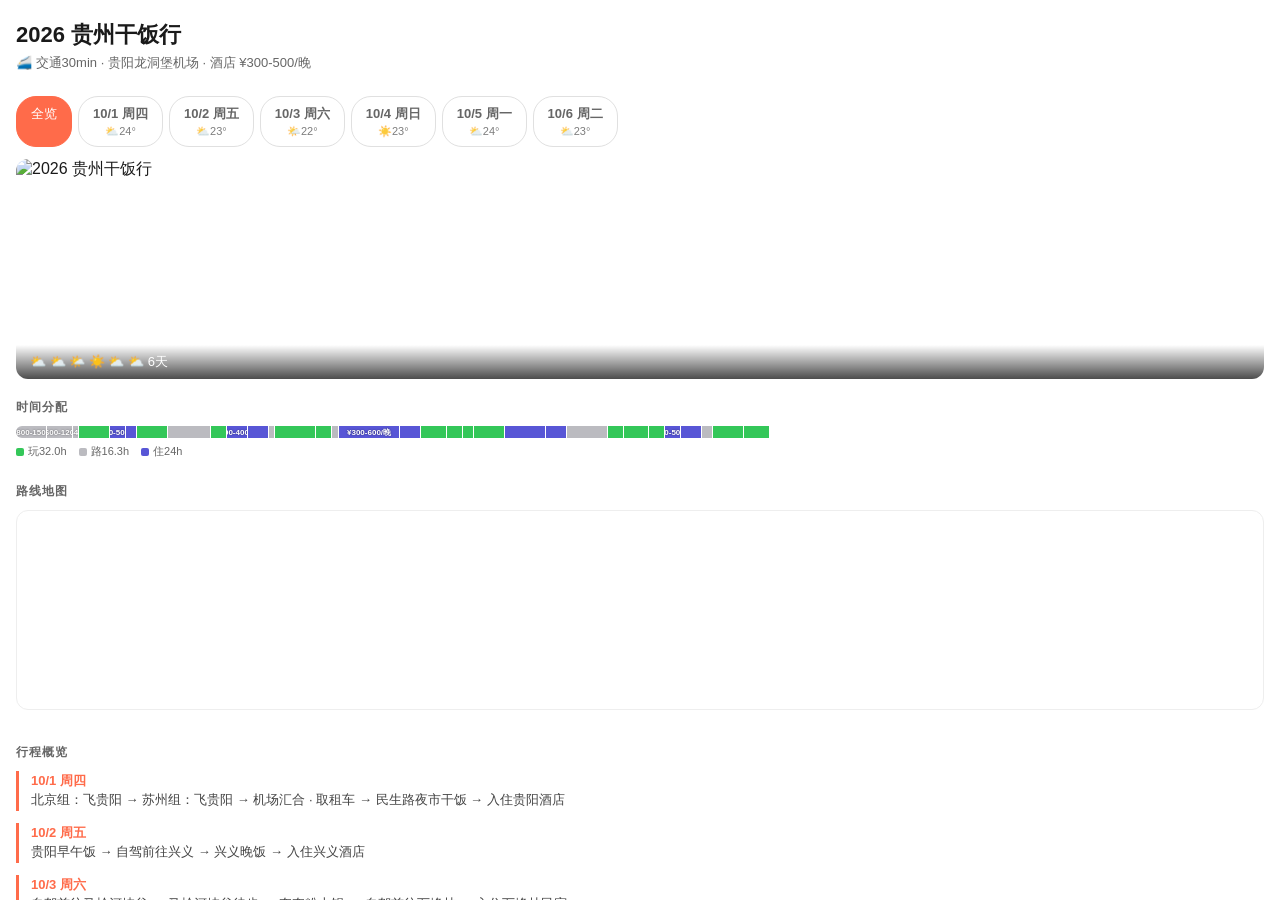
==== commit c0071bed: "fix: detail-sheet 全屏宽度覆盖 (mobile 100% width)" ====
--- a/site/guizhou.html
+++ b/site/guizhou.html
@@ -94,9 +94,14 @@
     if (sheet) {
       sheet.style.height = '100%';
       sheet.style.maxHeight = '100%';
+      sheet.style.maxWidth = '100%';
       sheet.style.borderRadius = '0';
       sheet.style.top = '0';
+      sheet.style.bottom = '0';
+      sheet.style.left = '0';
       sheet.style.transform = 'none';
+      sheet.style.position = 'fixed';
+      sheet.style.width = '100%';
     }
     const closeBtn = document.querySelector('.detail-close');
     if (closeBtn) closeBtn.style.display = 'none';
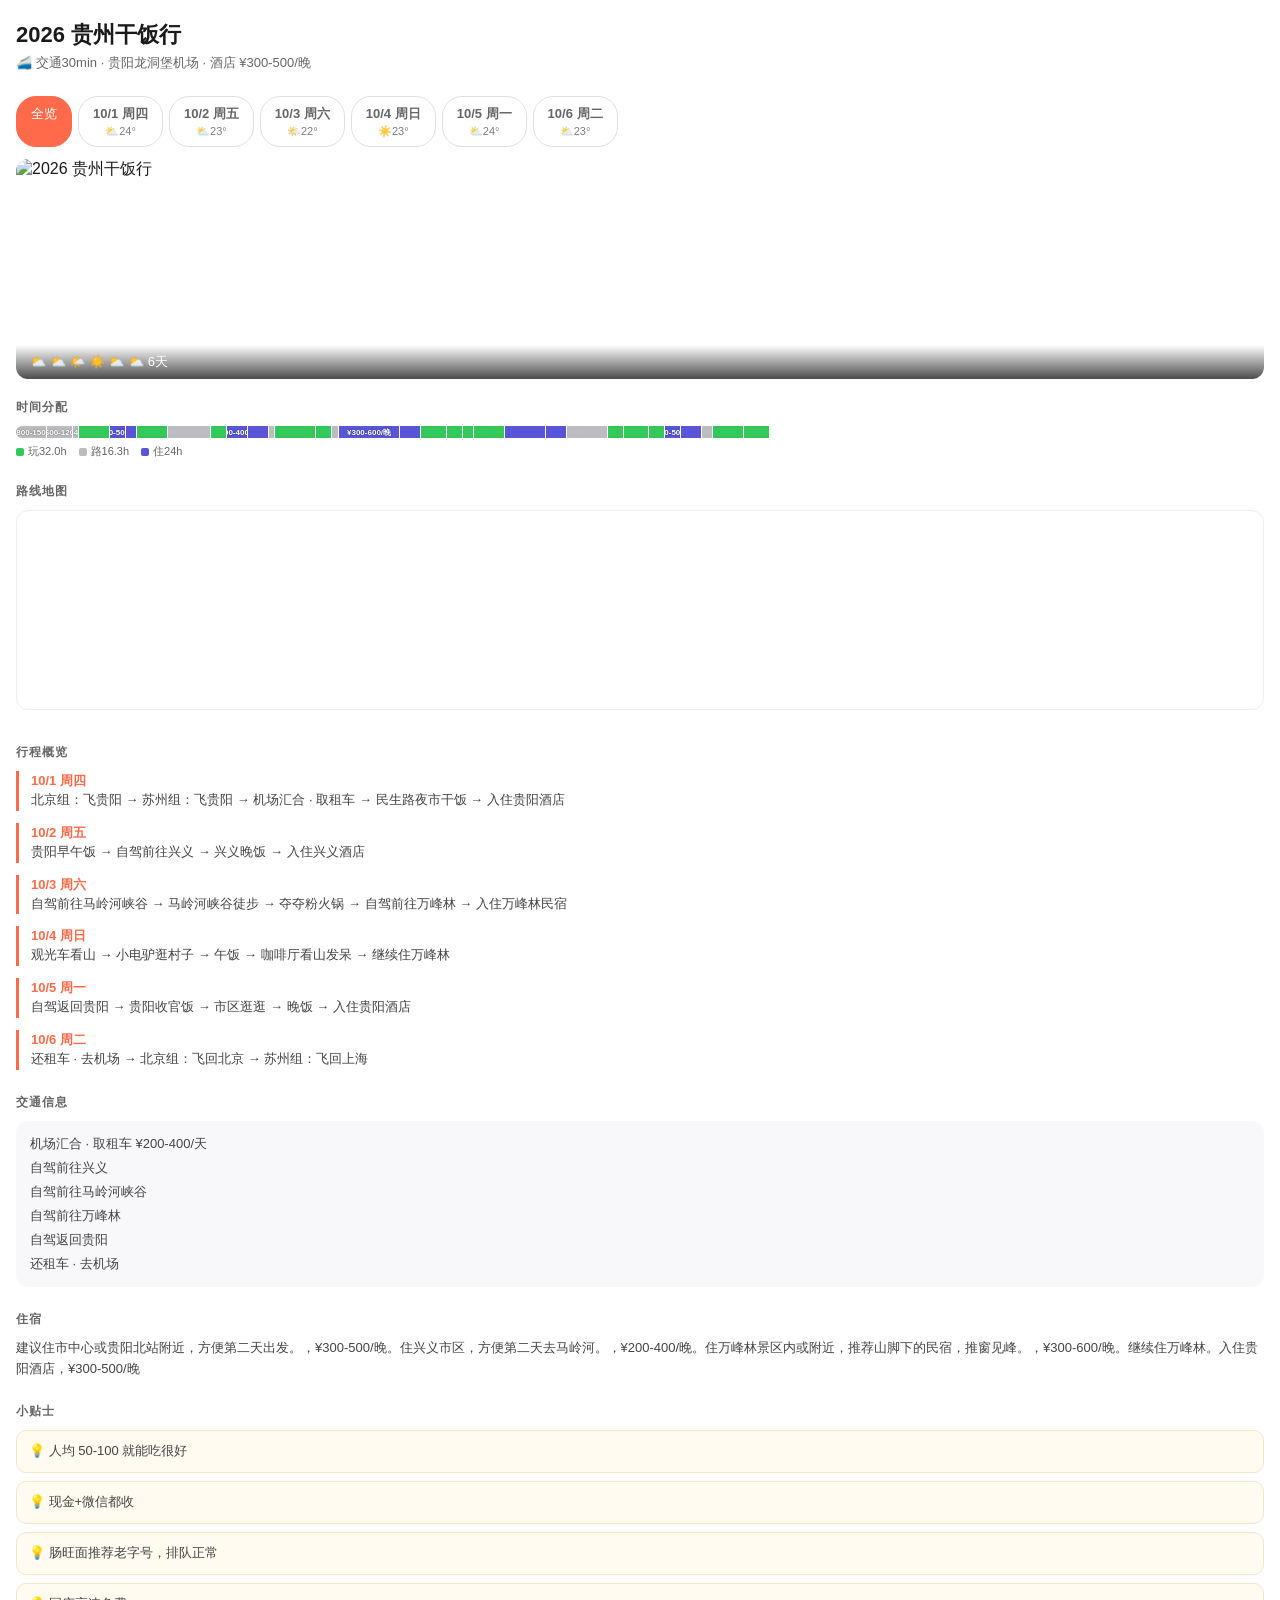
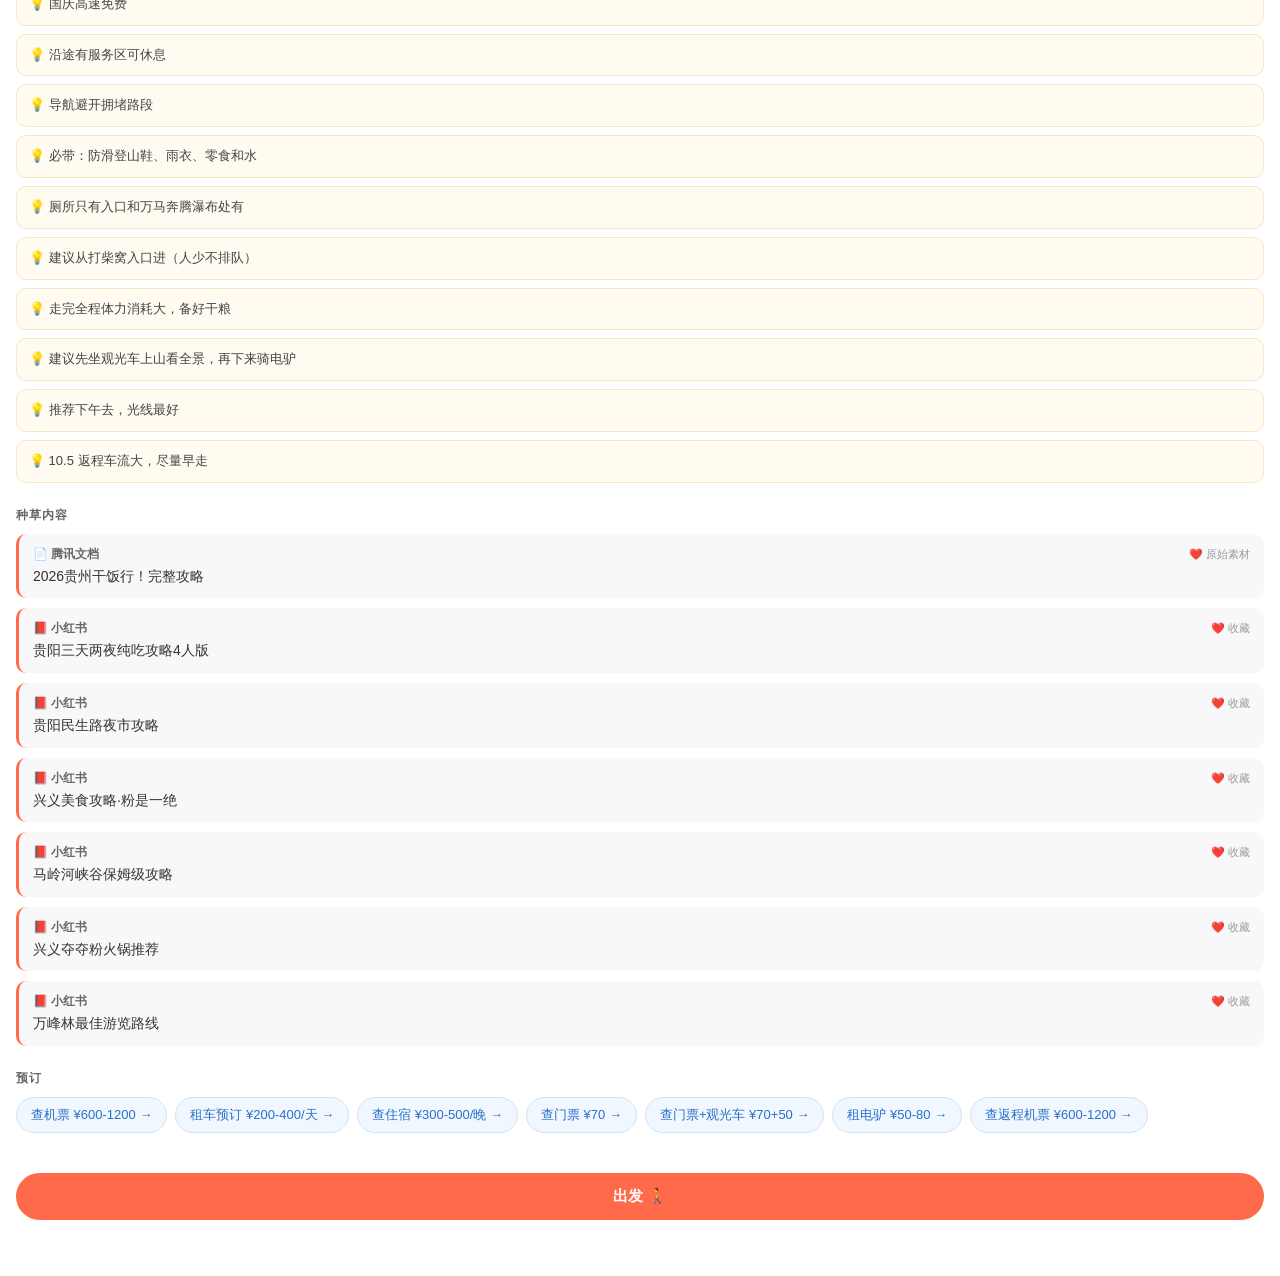
==== commit f374247d: "fix: CSS override 让 detail-sheet 作为正常页面流渲染（解决移动端视野问题）" ====
--- a/site/guizhou.html
+++ b/site/guizhou.html
@@ -5,6 +5,14 @@
 <meta name="viewport" content="width=device-width, initial-scale=1.0, user-scalable=no, viewport-fit=cover">
 <title>2026 贵州干饭行 — 看天出发</title>
 <link rel="stylesheet" href="style.css?v=5">
+<style>
+/* Single trip mode: detail sheet as full page, not overlay */
+.top-bar { display: none !important; }
+.card-list { display: none !important; }
+.detail-overlay { position: relative !important; opacity: 1 !important; pointer-events: auto !important; background: none !important; backdrop-filter: none !important; }
+.detail-overlay .detail-sheet { position: relative !important; left: 0 !important; bottom: auto !important; top: 0 !important; transform: none !important; width: 100% !important; max-width: 100% !important; max-height: none !important; height: auto !important; border-radius: 0 !important; overflow: visible !important; }
+.detail-close { display: none !important; }
+</style>
 <link rel="stylesheet" href="https://unpkg.com/leaflet@1.9.4/dist/leaflet.css">
 <script src="https://unpkg.com/leaflet@1.9.4/dist/leaflet.js"></script>
 <script>if(!window.L){document.write('<script src="https://cdn.jsdelivr.net/npm/leaflet@1.9.4/dist/leaflet.js"><\/script>')}</script>
@@ -81,30 +89,10 @@
 <script src="data-guizhou.js?v=2"></script>
 <script src="app-v2.js?v=5"></script>
 <script>
-// Single trip mode: hide card list, auto-open detail full screen
-document.querySelector('.top-bar').style.display = 'none';
-document.getElementById('cardList').style.display = 'none';
+// Single trip mode: just open the detail view, CSS handles the rest
 setTimeout(() => {
   if (PLANS.length >= 1) {
     openDetail(PLANS[0]);
-    // Make overlay and sheet full screen
-    const overlay = document.getElementById('detailOverlay');
-    const sheet = document.getElementById('detailSheet');
-    if (overlay) { overlay.style.background = '#fff'; }
-    if (sheet) {
-      sheet.style.height = '100%';
-      sheet.style.maxHeight = '100%';
-      sheet.style.maxWidth = '100%';
-      sheet.style.borderRadius = '0';
-      sheet.style.top = '0';
-      sheet.style.bottom = '0';
-      sheet.style.left = '0';
-      sheet.style.transform = 'none';
-      sheet.style.position = 'fixed';
-      sheet.style.width = '100%';
-    }
-    const closeBtn = document.querySelector('.detail-close');
-    if (closeBtn) closeBtn.style.display = 'none';
   }
 }, 50);
 </script>
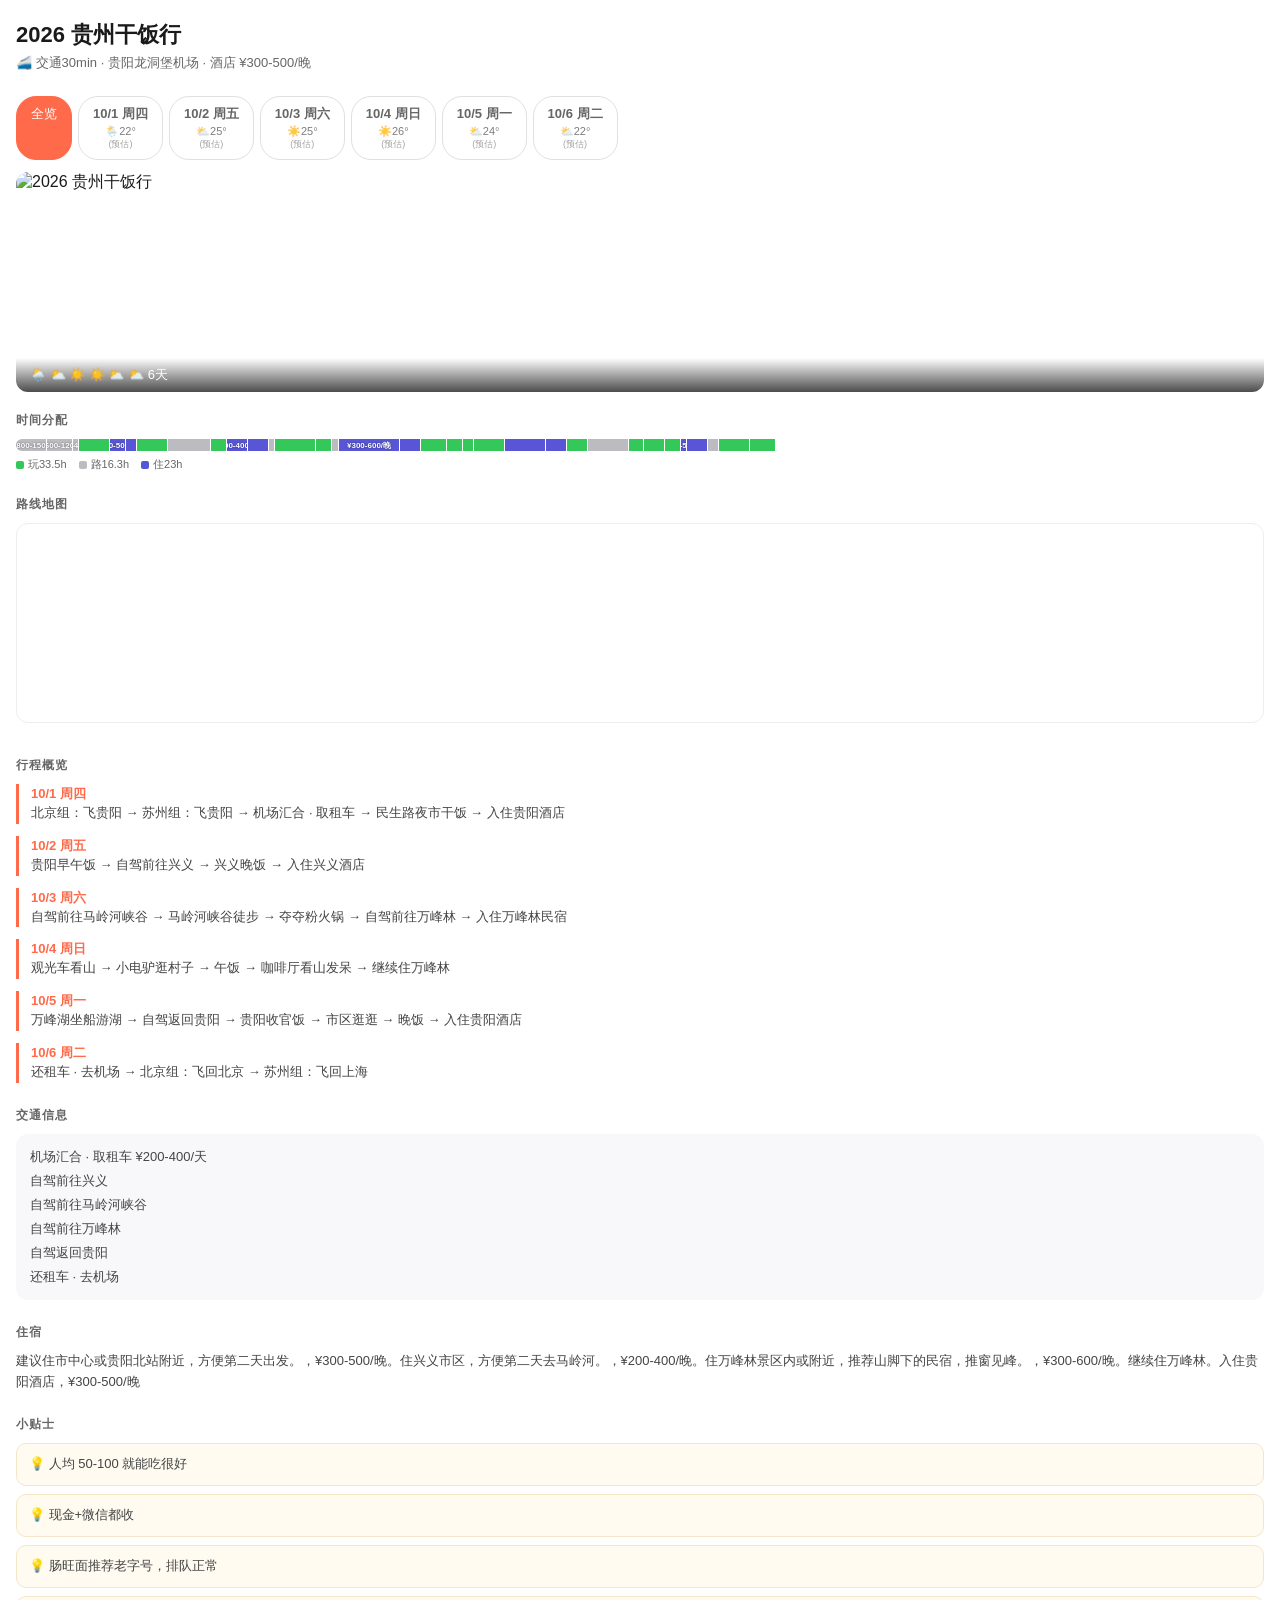
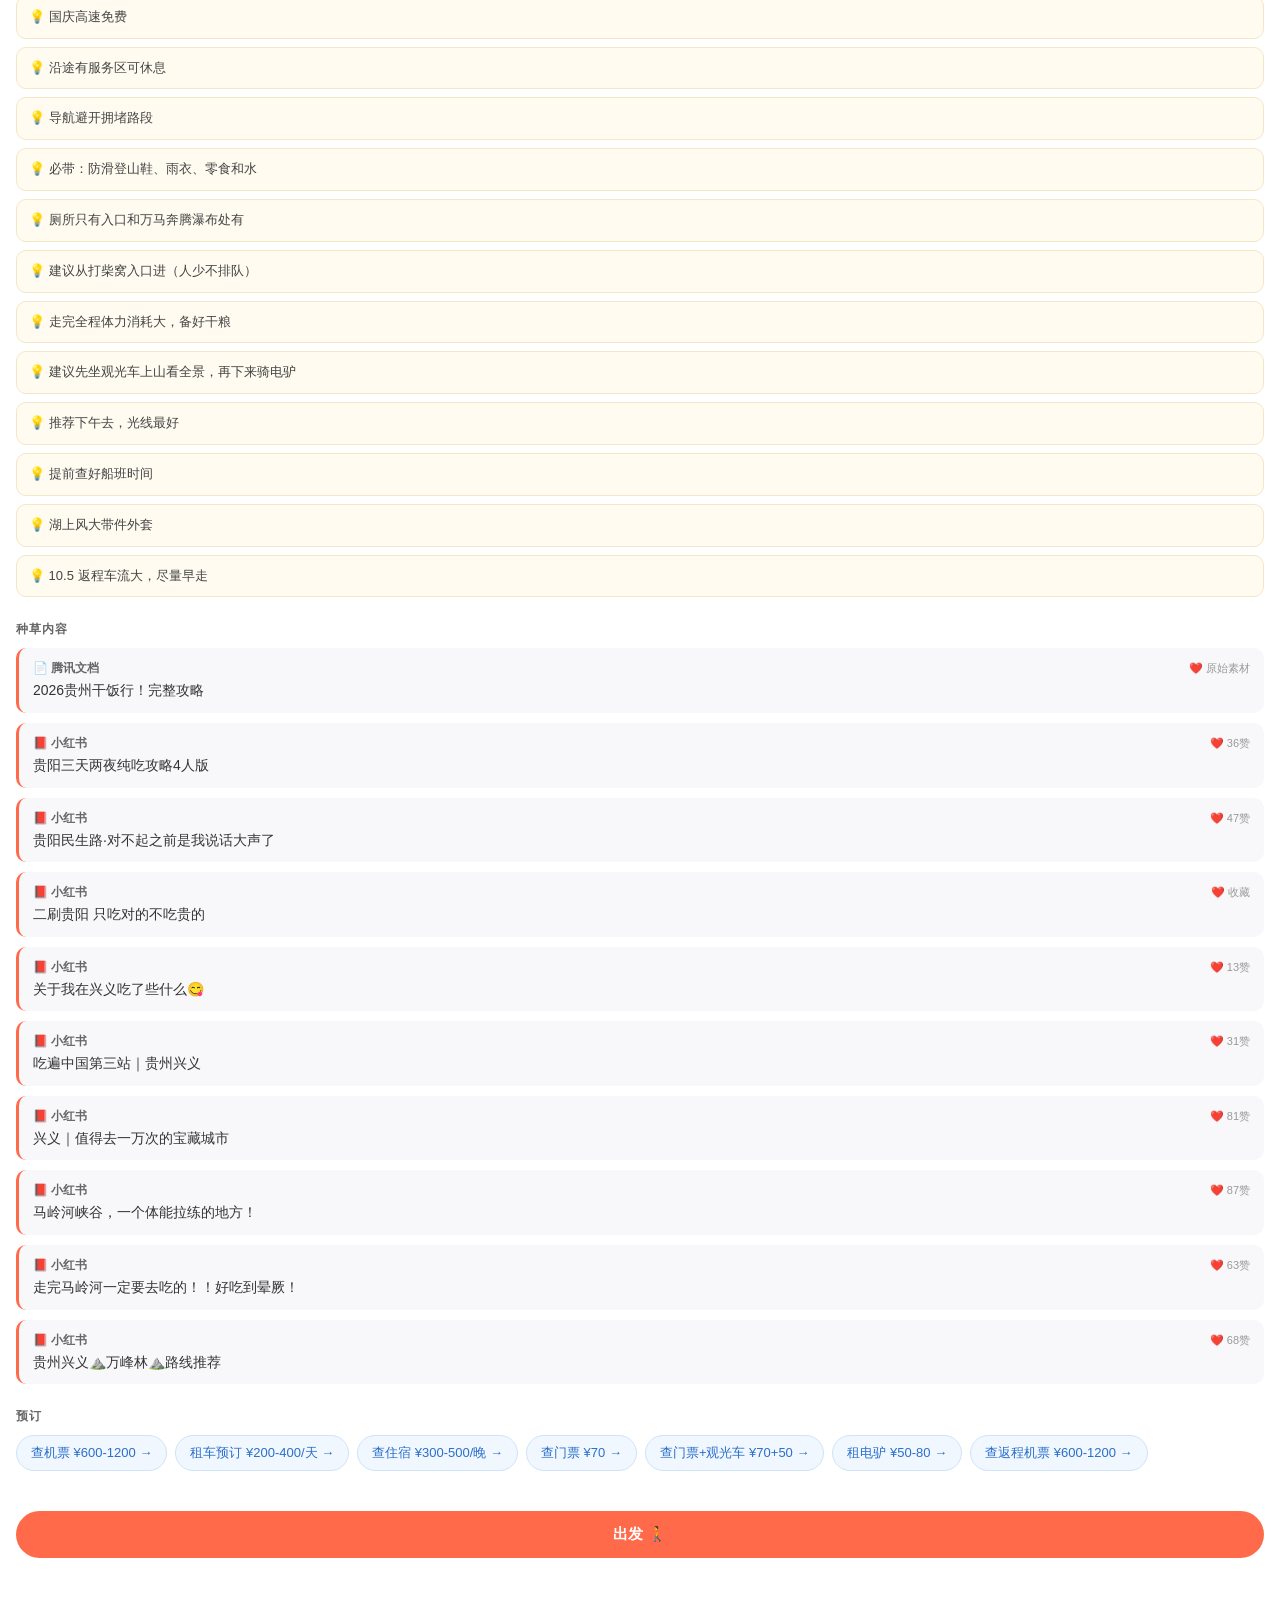
==== commit 85f43618: "feat: 天气 tab 显示(预估)标签" ====
--- a/site/guizhou.html
+++ b/site/guizhou.html
@@ -9,9 +9,10 @@
 /* Single trip mode: detail sheet as full page, not overlay */
 .top-bar { display: none !important; }
 .card-list { display: none !important; }
-.detail-overlay { position: relative !important; opacity: 1 !important; pointer-events: auto !important; background: none !important; backdrop-filter: none !important; }
-.detail-overlay .detail-sheet { position: relative !important; left: 0 !important; bottom: auto !important; top: 0 !important; transform: none !important; width: 100% !important; max-width: 100% !important; max-height: none !important; height: auto !important; border-radius: 0 !important; overflow: visible !important; }
+.detail-overlay { position: static !important; opacity: 1 !important; pointer-events: auto !important; background: none !important; backdrop-filter: none !important; }
+.detail-overlay .detail-sheet { position: static !important; transform: none !important; width: 100% !important; max-width: 100% !important; max-height: none !important; height: auto !important; border-radius: 0 !important; overflow-y: visible !important; overscroll-behavior: auto !important; }
 .detail-close { display: none !important; }
+body { overflow-y: auto !important; height: auto !important; }
 </style>
 <link rel="stylesheet" href="https://unpkg.com/leaflet@1.9.4/dist/leaflet.css">
 <script src="https://unpkg.com/leaflet@1.9.4/dist/leaflet.js"></script>
@@ -93,6 +94,13 @@
 setTimeout(() => {
   if (PLANS.length >= 1) {
     openDetail(PLANS[0]);
+    // Add "历史预估" labels to weather displays
+    setTimeout(() => {
+      document.querySelectorAll('.vt-weather').forEach((el, i) => {
+        const note = PLANS[0].days[i]?.weather?.note;
+        if (note) el.innerHTML += '<span style="font-size:9px;opacity:0.7;display:block">(预估)</span>';
+      });
+    }, 100);
   }
 }, 50);
 </script>
